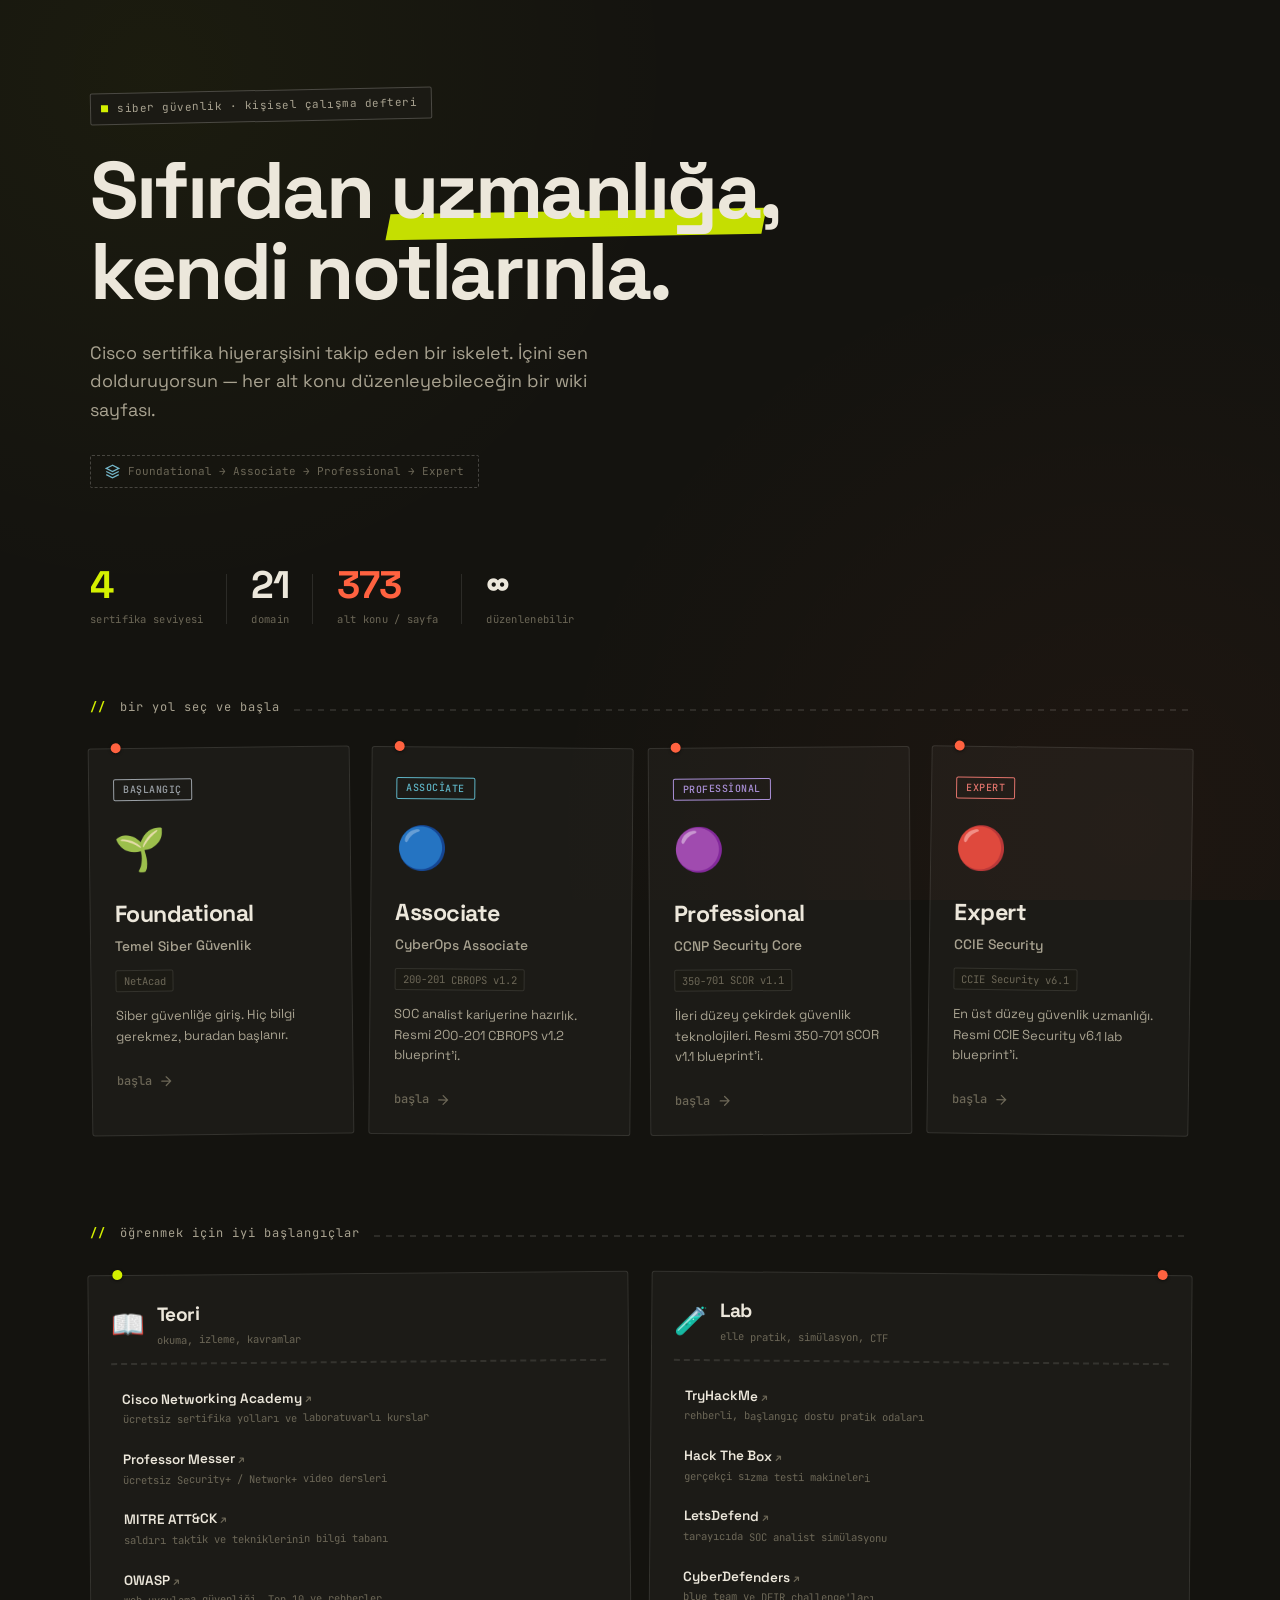
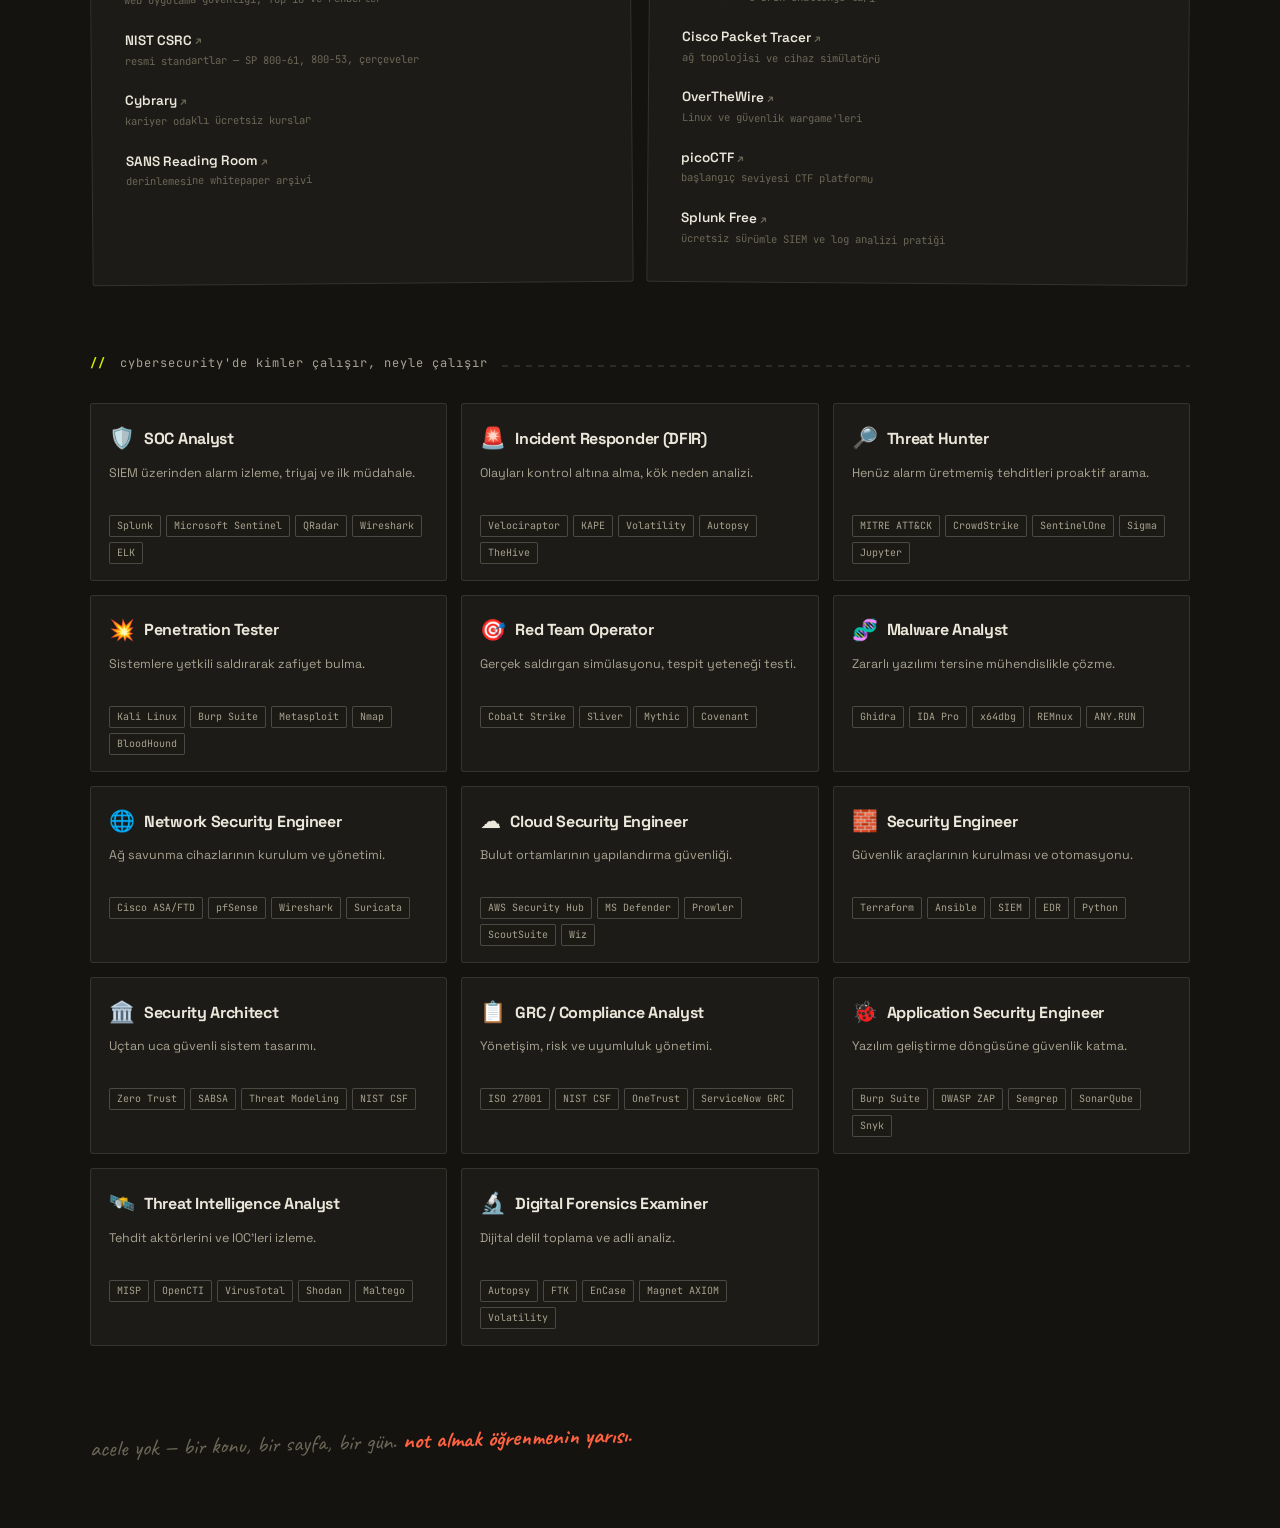
==== index.html @ 074bd17b "BeCyber: Cisco sertifika tabanlı siber güvenlik öğrenme platformu - index.html: açılış sayfası — ser" ====
<!DOCTYPE html>
<html lang="tr">
<head>
  <meta charset="UTF-8">
  <meta name="viewport" content="width=device-width, initial-scale=1.0">
  <title>BeCyber — Siber Güvenlik Öğrenme Platformu</title>
  <link rel="preconnect" href="https://fonts.googleapis.com">
  <link rel="preconnect" href="https://fonts.gstatic.com" crossorigin>
  <link href="https://fonts.googleapis.com/css2?family=Space+Grotesk:wght@400;500;600;700&family=Caveat:wght@600;700&family=JetBrains+Mono:wght@400;500&display=swap" rel="stylesheet">
  <link rel="stylesheet" href="css/style.css">
</head>
<body>
  <div class="landing">

    <!-- Hero — sola yaslı, bilerek simetrik değil -->
    <header class="hero">
      <div class="hero-badge">
        <span></span>
        siber güvenlik · kişisel çalışma defteri
      </div>
      <h1>Sıfırdan <span class="gradient-text">uzmanlığa</span>, kendi notlarınla.</h1>
      <p>
        Cisco sertifika hiyerarşisini takip eden bir iskelet. İçini sen
        dolduruyorsun — her alt konu düzenleyebileceğin bir wiki sayfası.
      </p>
      <div class="cisco-badge">
        <svg width="15" height="15" viewBox="0 0 24 24" fill="none" stroke="currentColor" stroke-width="2">
          <path d="M12 2L2 7l10 5 10-5-10-5z"/><path d="M2 17l10 5 10-5"/><path d="M2 12l10 5 10-5"/>
        </svg>
        Foundational → Associate → Professional → Expert
      </div>
    </header>

    <!-- Stats — deftere not düşülmüş gibi -->
    <div class="stats-bar">
      <div class="stat"><div class="num">4</div><div class="label">sertifika seviyesi</div></div>
      <div class="stat"><div class="num" id="stat-domains">—</div><div class="label">domain</div></div>
      <div class="stat"><div class="num" id="stat-subs">—</div><div class="label">alt konu / sayfa</div></div>
      <div class="stat"><div class="num">∞</div><div class="label">düzenlenebilir</div></div>
    </div>

    <!-- Sertifika kartları -->
    <main class="certs-section">
      <div class="section-label">bir yol seç ve başla</div>
      <div class="certs-grid" id="cert-grid"></div>
    </main>

    <!-- Kaynaklar — teori & lab -->
    <section class="extra-section">
      <div class="section-label">öğrenmek için iyi başlangıçlar</div>
      <div class="resources-grid">

        <div class="resource-col">
          <div class="resource-col-head">
            <span class="resource-col-icon">📖</span>
            <div>
              <h3>Teori</h3>
              <p>okuma, izleme, kavramlar</p>
            </div>
          </div>
          <ul class="resource-list">
            <li><a class="resource-link" href="https://www.netacad.com" target="_blank" rel="noopener">
              <span class="r-name">Cisco Networking Academy</span>
              <span class="r-note">ücretsiz sertifika yolları ve laboratuvarlı kurslar</span>
            </a></li>
            <li><a class="resource-link" href="https://www.professormesser.com" target="_blank" rel="noopener">
              <span class="r-name">Professor Messer</span>
              <span class="r-note">ücretsiz Security+ / Network+ video dersleri</span>
            </a></li>
            <li><a class="resource-link" href="https://attack.mitre.org" target="_blank" rel="noopener">
              <span class="r-name">MITRE ATT&amp;CK</span>
              <span class="r-note">saldırı taktik ve tekniklerinin bilgi tabanı</span>
            </a></li>
            <li><a class="resource-link" href="https://owasp.org" target="_blank" rel="noopener">
              <span class="r-name">OWASP</span>
              <span class="r-note">web uygulama güvenliği, Top 10 ve rehberler</span>
            </a></li>
            <li><a class="resource-link" href="https://csrc.nist.gov" target="_blank" rel="noopener">
              <span class="r-name">NIST CSRC</span>
              <span class="r-note">resmi standartlar — SP 800-61, 800-53, çerçeveler</span>
            </a></li>
            <li><a class="resource-link" href="https://www.cybrary.it" target="_blank" rel="noopener">
              <span class="r-name">Cybrary</span>
              <span class="r-note">kariyer odaklı ücretsiz kurslar</span>
            </a></li>
            <li><a class="resource-link" href="https://www.sans.org/white-papers/" target="_blank" rel="noopener">
              <span class="r-name">SANS Reading Room</span>
              <span class="r-note">derinlemesine whitepaper arşivi</span>
            </a></li>
          </ul>
        </div>

        <div class="resource-col">
          <div class="resource-col-head">
            <span class="resource-col-icon">🧪</span>
            <div>
              <h3>Lab</h3>
              <p>elle pratik, simülasyon, CTF</p>
            </div>
          </div>
          <ul class="resource-list">
            <li><a class="resource-link" href="https://tryhackme.com" target="_blank" rel="noopener">
              <span class="r-name">TryHackMe</span>
              <span class="r-note">rehberli, başlangıç dostu pratik odaları</span>
            </a></li>
            <li><a class="resource-link" href="https://www.hackthebox.com" target="_blank" rel="noopener">
              <span class="r-name">Hack The Box</span>
              <span class="r-note">gerçekçi sızma testi makineleri</span>
            </a></li>
            <li><a class="resource-link" href="https://letsdefend.io" target="_blank" rel="noopener">
              <span class="r-name">LetsDefend</span>
              <span class="r-note">tarayıcıda SOC analist simülasyonu</span>
            </a></li>
            <li><a class="resource-link" href="https://cyberdefenders.org" target="_blank" rel="noopener">
              <span class="r-name">CyberDefenders</span>
              <span class="r-note">blue team ve DFIR challenge'ları</span>
            </a></li>
            <li><a class="resource-link" href="https://www.netacad.com/courses/packet-tracer" target="_blank" rel="noopener">
              <span class="r-name">Cisco Packet Tracer</span>
              <span class="r-note">ağ topolojisi ve cihaz simülatörü</span>
            </a></li>
            <li><a class="resource-link" href="https://overthewire.org/wargames/" target="_blank" rel="noopener">
              <span class="r-name">OverTheWire</span>
              <span class="r-note">Linux ve güvenlik wargame'leri</span>
            </a></li>
            <li><a class="resource-link" href="https://picoctf.org" target="_blank" rel="noopener">
              <span class="r-name">picoCTF</span>
              <span class="r-note">başlangıç seviyesi CTF platformu</span>
            </a></li>
            <li><a class="resource-link" href="https://www.splunk.com/en_us/download/splunk-enterprise.html" target="_blank" rel="noopener">
              <span class="r-name">Splunk Free</span>
              <span class="r-note">ücretsiz sürümle SIEM ve log analizi pratiği</span>
            </a></li>
          </ul>
        </div>

      </div>
    </section>

    <!-- Çalışma unvanları & araçları -->
    <section class="extra-section">
      <div class="section-label">cybersecurity'de kimler çalışır, neyle çalışır</div>
      <div class="roles-grid" id="roles-grid"></div>
    </section>

    <p class="hand-footer">
      acele yok — bir konu, bir sayfa, bir gün. <b>not almak öğrenmenin yarısı.</b>
    </p>
  </div>

  <script src="js/data.js"></script>
  <script>
    const grid = document.getElementById('cert-grid');

    function countSubtopics(cert) {
      let count = 0;
      cert.domains.forEach(d => d.topics.forEach(t => count += t.subtopics.length));
      return count;
    }

    function getProgress(certId) {
      try { return JSON.parse(localStorage.getItem(`progress_${certId}`) || '{}'); }
      catch { return {}; }
    }

    let totalDomains = 0, totalSubs = 0;

    CERTIFICATIONS.forEach(cert => {
      totalDomains += cert.domains.length;
      const total = countSubtopics(cert);
      totalSubs += total;

      const card = document.createElement('a');
      card.href = `learn.html?cert=${cert.id}`;
      card.className = 'cert-card';

      const progress = getProgress(cert.id);
      const done = Object.keys(progress).length;
      const pct = total > 0 ? Math.round((done / total) * 100) : 0;

      card.innerHTML = `
        <div class="cert-level-badge" style="color:${cert.color}">${cert.badge}</div>
        <span class="cert-icon">${cert.icon}</span>
        <div class="cert-title">${cert.title}</div>
        <div class="cert-subtitle">${cert.subtitle}</div>
        <div class="cert-code">${cert.code}</div>
        <div class="cert-desc">${cert.description}</div>
        ${pct > 0 ? `
          <div style="margin-bottom:18px">
            <div style="font-family:var(--font-mono);font-size:10.5px;color:var(--text-3);margin-bottom:2px">
              ${done}/${total} alt konu — %${pct}
            </div>
            <div class="progress-bar-wrap" style="height:6px;margin-top:6px">
              <div class="progress-bar-fill" style="width:${pct}%"></div>
            </div>
          </div>
        ` : ''}
        <div class="cert-arrow">
          başla
          <svg viewBox="0 0 24 24" fill="none" stroke="currentColor" stroke-width="2" stroke-linecap="round">
            <path d="M5 12h14M12 5l7 7-7 7"/>
          </svg>
        </div>
      `;
      grid.appendChild(card);
    });

    document.getElementById('stat-domains').textContent = totalDomains;
    document.getElementById('stat-subs').textContent = totalSubs;

    // ─── Çalışma unvanları ───────────────────────────────
    const ROLES = [
      { icon: "🛡️", title: "SOC Analyst", desc: "SIEM üzerinden alarm izleme, triyaj ve ilk müdahale.", tools: ["Splunk", "Microsoft Sentinel", "QRadar", "Wireshark", "ELK"] },
      { icon: "🚨", title: "Incident Responder (DFIR)", desc: "Olayları kontrol altına alma, kök neden analizi.", tools: ["Velociraptor", "KAPE", "Volatility", "Autopsy", "TheHive"] },
      { icon: "🔎", title: "Threat Hunter", desc: "Henüz alarm üretmemiş tehditleri proaktif arama.", tools: ["MITRE ATT&CK", "CrowdStrike", "SentinelOne", "Sigma", "Jupyter"] },
      { icon: "💥", title: "Penetration Tester", desc: "Sistemlere yetkili saldırarak zafiyet bulma.", tools: ["Kali Linux", "Burp Suite", "Metasploit", "Nmap", "BloodHound"] },
      { icon: "🎯", title: "Red Team Operator", desc: "Gerçek saldırgan simülasyonu, tespit yeteneği testi.", tools: ["Cobalt Strike", "Sliver", "Mythic", "Covenant"] },
      { icon: "🧬", title: "Malware Analyst", desc: "Zararlı yazılımı tersine mühendislikle çözme.", tools: ["Ghidra", "IDA Pro", "x64dbg", "REMnux", "ANY.RUN"] },
      { icon: "🌐", title: "Network Security Engineer", desc: "Ağ savunma cihazlarının kurulum ve yönetimi.", tools: ["Cisco ASA/FTD", "pfSense", "Wireshark", "Suricata"] },
      { icon: "☁️", title: "Cloud Security Engineer", desc: "Bulut ortamlarının yapılandırma güvenliği.", tools: ["AWS Security Hub", "MS Defender", "Prowler", "ScoutSuite", "Wiz"] },
      { icon: "🧱", title: "Security Engineer", desc: "Güvenlik araçlarının kurulması ve otomasyonu.", tools: ["Terraform", "Ansible", "SIEM", "EDR", "Python"] },
      { icon: "🏛️", title: "Security Architect", desc: "Uçtan uca güvenli sistem tasarımı.", tools: ["Zero Trust", "SABSA", "Threat Modeling", "NIST CSF"] },
      { icon: "📋", title: "GRC / Compliance Analyst", desc: "Yönetişim, risk ve uyumluluk yönetimi.", tools: ["ISO 27001", "NIST CSF", "OneTrust", "ServiceNow GRC"] },
      { icon: "🐞", title: "Application Security Engineer", desc: "Yazılım geliştirme döngüsüne güvenlik katma.", tools: ["Burp Suite", "OWASP ZAP", "Semgrep", "SonarQube", "Snyk"] },
      { icon: "🛰️", title: "Threat Intelligence Analyst", desc: "Tehdit aktörlerini ve IOC'leri izleme.", tools: ["MISP", "OpenCTI", "VirusTotal", "Shodan", "Maltego"] },
      { icon: "🔬", title: "Digital Forensics Examiner", desc: "Dijital delil toplama ve adli analiz.", tools: ["Autopsy", "FTK", "EnCase", "Magnet AXIOM", "Volatility"] }
    ];

    const rolesGrid = document.getElementById('roles-grid');
    ROLES.forEach(role => {
      const card = document.createElement('div');
      card.className = 'role-card';
      card.innerHTML = `
        <div class="role-head">
          <span class="role-icon">${role.icon}</span>
          <h4>${role.title}</h4>
        </div>
        <p class="role-desc">${role.desc}</p>
        <div class="role-tools">
          ${role.tools.map(t => `<span class="tool-tag">${t}</span>`).join('')}
        </div>
      `;
      rolesGrid.appendChild(card);
    });
  </script>
</body>
</html>
---- css/style.css ----
/* ───────────────────────────────────────────────────────────
   BeCyber — stil dosyası
   not: renkleri elle ayarladım, neon yerine biraz daha "is"
   tutmuş bir karanlık tema. lime + mercan vurgu.
   ─────────────────────────────────────────────────────────── */

:root {
  --ink:        #14130f;   /* arka plan, sıcak siyaha yakın */
  --ink-2:      #1b1a14;
  --panel:      #1f1d16;
  --sidebar:    #181711;
  --card:       rgba(244,241,234,0.035);
  --card-hover: rgba(244,241,234,0.07);

  --border:     rgba(244,241,234,0.11);
  --border-2:   rgba(244,241,234,0.22);

  --text:       #ece7db;
  --text-2:     #a8a290;
  --text-3:     #6c6757;

  --lime:       #d4f000;   /* ana vurgu */
  --coral:      #ff6240;   /* ikincil vurgu */
  --sky:        #74b6c9;   /* üçüncül, sakin mavi */

  --sidebar-width: 296px;
  --header-height: 62px;

  --font-display: 'Space Grotesk', 'Segoe UI', system-ui, sans-serif;
  --font-hand:    'Caveat', 'Comic Sans MS', cursive;
  --font-mono:    'JetBrains Mono', 'Courier New', monospace;
}

* { margin: 0; padding: 0; box-sizing: border-box; }

html { scroll-behavior: smooth; }

body {
  font-family: var(--font-display);
  background: var(--ink);
  color: var(--text);
  min-height: 100vh;
  line-height: 1.6;
  /* hafif kağıt dokusu — düz renk yerine biraz canlılık */
  background-image:
    radial-gradient(circle at 12% 8%, rgba(212,240,0,0.04), transparent 38%),
    radial-gradient(circle at 88% 92%, rgba(255,98,64,0.045), transparent 42%);
  background-attachment: fixed;
}

::selection { background: var(--lime); color: #000; }

/* ─── Scrollbar ─── */
::-webkit-scrollbar { width: 9px; height: 9px; }
::-webkit-scrollbar-track { background: transparent; }
::-webkit-scrollbar-thumb { background: rgba(244,241,234,0.14); border-radius: 0; border: 2px solid var(--ink); }
::-webkit-scrollbar-thumb:hover { background: var(--lime); }

a { color: inherit; }

/* küçük el yazısı vurgu — başlıkların yanına iliştirilen notlar */
.scribble {
  font-family: var(--font-hand);
  color: var(--lime);
  font-size: 1.5rem;
  font-weight: 600;
  line-height: 1;
  display: inline-block;
  transform: rotate(-4deg);
}

/* ═══════════════════════════════════════════════════════════
   LANDING
   ═══════════════════════════════════════════════════════════ */
.landing { min-height: 100vh; display: flex; flex-direction: column; }

/* ─── Hero — bilerek sola yaslı, simetrik değil ─── */
.hero {
  position: relative;
  max-width: 1180px;
  width: 100%;
  margin: 0 auto;
  padding: 90px 40px 40px;
  overflow: hidden;
}

.hero-badge {
  display: inline-flex;
  align-items: center;
  gap: 9px;
  padding: 6px 14px 6px 10px;
  border: 1.5px solid var(--border-2);
  border-radius: 2px;
  font-family: var(--font-mono);
  font-size: 11px;
  letter-spacing: 0.5px;
  color: var(--text-2);
  margin-bottom: 28px;
  background: var(--ink-2);
  transform: rotate(-1.2deg);
}

.hero-badge span {
  width: 7px; height: 7px;
  background: var(--lime);
  display: inline-block;
  animation: blink 1.4s steps(1) infinite;
}

@keyframes blink { 0%,100% { opacity: 1; } 50% { opacity: 0.2; } }

.hero h1 {
  font-size: clamp(2.6rem, 6.5vw, 5rem);
  font-weight: 700;
  letter-spacing: -2.5px;
  line-height: 1.02;
  margin-bottom: 26px;
  max-width: 14ch;
}

/* gradient yerine: kelimenin altına elle çizilmiş gibi marker */
.hero h1 .gradient-text {
  position: relative;
  color: var(--text);
  white-space: nowrap;
}
.hero h1 .gradient-text::after {
  content: '';
  position: absolute;
  left: -2px; right: -4px;
  bottom: 4px;
  height: 0.32em;
  background: var(--lime);
  z-index: -1;
  transform: rotate(-1deg) skewX(-12deg);
  opacity: 0.92;
}

.hero p {
  font-size: 1.12rem;
  color: var(--text-2);
  max-width: 46ch;
  margin-bottom: 8px;
}

.cisco-badge {
  display: inline-flex;
  align-items: center;
  gap: 8px;
  margin-top: 22px;
  padding: 7px 14px;
  background: transparent;
  border: 1px dashed var(--border-2);
  font-family: var(--font-mono);
  font-size: 11px;
  color: var(--text-3);
  border-radius: 2px;
}
.cisco-badge svg { color: var(--sky); }

/* ─── Stats — kart gibi değil, deftere yazılmış gibi ─── */
.stats-bar {
  max-width: 1180px;
  width: 100%;
  margin: 38px auto 70px;
  padding: 0 40px;
  display: flex;
  flex-wrap: wrap;
  gap: 14px 48px;
  align-items: flex-end;
}

.stat { position: relative; }
.stat:not(:last-child)::after {
  content: '';
  position: absolute;
  right: -24px; top: 8px; bottom: 4px;
  width: 1px;
  background: var(--border);
}

.stat .num {
  font-size: 2.4rem;
  font-weight: 700;
  color: var(--text);
  line-height: 1;
  letter-spacing: -1px;
}
.stat:nth-child(1) .num { color: var(--lime); }
.stat:nth-child(3) .num { color: var(--coral); }

.stat .label {
  font-family: var(--font-mono);
  font-size: 10.5px;
  color: var(--text-3);
  margin-top: 6px;
  text-transform: lowercase;
  letter-spacing: 0.3px;
}

/* ─── Sertifika kartları ─── */
.certs-section {
  padding: 0 40px 90px;
  max-width: 1180px;
  margin: 0 auto;
  width: 100%;
}

.section-label {
  font-family: var(--font-mono);
  font-size: 12px;
  letter-spacing: 1px;
  color: var(--text-2);
  margin-bottom: 30px;
  display: flex;
  align-items: baseline;
  gap: 14px;
}
.section-label::before { content: '//'; color: var(--lime); font-weight: 700; }
.section-label::after {
  content: '';
  flex: 1;
  height: 2px;
  background: repeating-linear-gradient(90deg, var(--border) 0 6px, transparent 6px 12px);
}

.certs-grid {
  display: grid;
  grid-template-columns: repeat(auto-fit, minmax(258px, 1fr));
  gap: 18px;
}

.cert-card {
  position: relative;
  border: 1.5px solid var(--border);
  padding: 26px 24px 22px;
  cursor: pointer;
  transition: transform 0.18s ease, border-color 0.18s ease, background 0.18s ease;
  background: var(--card);
  text-decoration: none;
  display: block;
  border-radius: 3px;
}
/* her kart hafif farklı açıda dursun — elle dizilmiş hissi */
.cert-card:nth-child(1) { transform: rotate(-0.7deg); }
.cert-card:nth-child(2) { transform: rotate(0.5deg); }
.cert-card:nth-child(3) { transform: rotate(-0.4deg); }
.cert-card:nth-child(4) { transform: rotate(0.8deg); }

.cert-card::before {
  /* sol üstte küçük "raptiye" */
  content: '';
  position: absolute;
  top: -6px; left: 22px;
  width: 10px; height: 10px;
  border-radius: 50%;
  background: var(--coral);
  box-shadow: 0 1px 3px rgba(0,0,0,0.5);
}

.cert-card:hover {
  transform: rotate(0deg) translateY(-5px);
  border-color: var(--border-2);
  background: var(--card-hover);
}

.cert-level-badge {
  display: inline-block;
  padding: 2px 9px;
  font-family: var(--font-mono);
  font-size: 10px;
  font-weight: 500;
  letter-spacing: 0.5px;
  margin-bottom: 16px;
  border: 1px solid currentColor;
  border-radius: 2px;
  text-transform: uppercase;
}

.cert-icon {
  font-size: 2.6rem;
  display: block;
  margin-bottom: 12px;
  filter: grayscale(0.15);
}

.cert-title {
  font-size: 1.45rem;
  font-weight: 700;
  letter-spacing: -0.5px;
  margin-bottom: 2px;
}

.cert-subtitle {
  font-size: 0.86rem;
  color: var(--text-2);
  margin-bottom: 10px;
  font-weight: 500;
}

.cert-code {
  font-family: var(--font-mono);
  font-size: 10.5px;
  color: var(--text-3);
  background: var(--ink-2);
  padding: 2px 7px;
  border: 1px solid var(--border);
  border-radius: 2px;
  display: inline-block;
  margin-bottom: 14px;
}

.cert-desc {
  font-size: 13px;
  color: var(--text-2);
  line-height: 1.55;
  margin-bottom: 20px;
}

.cert-arrow {
  display: inline-flex;
  align-items: center;
  gap: 7px;
  font-family: var(--font-mono);
  font-size: 12px;
  font-weight: 500;
  color: var(--text-3);
  transition: gap 0.18s ease, color 0.18s ease;
}
.cert-card:hover .cert-arrow { color: var(--lime); gap: 12px; }
.cert-arrow svg { width: 15px; height: 15px; }

/* landing alt notu — kişisel imza */
.hand-footer {
  max-width: 1180px;
  margin: 0 auto;
  padding: 0 40px 60px;
  width: 100%;
  font-family: var(--font-hand);
  font-size: 1.45rem;
  color: var(--text-3);
  transform: rotate(-1.5deg);
}
.hand-footer b { color: var(--coral); font-weight: 700; }

/* ═══════════════════════════════════════════════════════════
   ÜST NAV (öğrenme sayfası)
   ═══════════════════════════════════════════════════════════ */
.nav-bar {
  height: var(--header-height);
  display: flex;
  align-items: center;
  padding: 0 22px;
  border-bottom: 1.5px solid var(--border);
  background: var(--ink-2);
  position: sticky;
  top: 0;
  z-index: 100;
  gap: 16px;
}

.nav-logo {
  font-size: 1.15rem;
  font-weight: 700;
  letter-spacing: -0.5px;
  text-decoration: none;
  margin-right: auto;
  color: var(--text);
}
.nav-logo::first-letter { color: var(--lime); }
.nav-logo::after {
  content: '_';
  color: var(--lime);
  animation: blink 1.2s steps(1) infinite;
}

.breadcrumb {
  display: flex;
  align-items: center;
  gap: 7px;
  font-family: var(--font-mono);
  font-size: 12px;
  color: var(--text-3);
  flex-wrap: wrap;
}
.breadcrumb a { color: var(--text-2); text-decoration: none; }
.breadcrumb a:hover { color: var(--lime); }
.breadcrumb .sep { color: var(--text-3); opacity: 0.6; }
.breadcrumb .current { color: var(--text); }

/* ═══════════════════════════════════════════════════════════
   ÖĞRENME DÜZENİ
   ═══════════════════════════════════════════════════════════ */
.learn-layout {
  display: flex;
  height: calc(100vh - var(--header-height));
}

/* ─── Kenar çubuğu ─── */
.sidebar {
  width: var(--sidebar-width);
  min-width: var(--sidebar-width);
  background: var(--sidebar);
  border-right: 1.5px solid var(--border);
  overflow-y: auto;
  overflow-x: hidden;
  display: flex;
  flex-direction: column;
}

.sidebar-header {
  padding: 18px 16px 14px;
  border-bottom: 1.5px solid var(--border);
  position: sticky;
  top: 0;
  background: var(--sidebar);
  z-index: 10;
}

.sidebar-header h3 {
  font-family: var(--font-mono);
  font-size: 12px;
  font-weight: 500;
  color: var(--lime);
  letter-spacing: 0.5px;
}
.sidebar-header h3::before { content: '> '; opacity: 0.6; }

.sidebar-search {
  margin-top: 12px;
  display: flex;
  align-items: center;
  gap: 8px;
  background: var(--ink);
  border: 1.5px solid var(--border);
  border-radius: 2px;
  padding: 7px 11px;
  transition: border-color 0.15s;
}
.sidebar-search:focus-within { border-color: var(--lime); }

.sidebar-search input {
  background: none;
  border: none;
  outline: none;
  color: var(--text);
  font-family: var(--font-mono);
  font-size: 12px;
  flex: 1;
  width: 100%;
}
.sidebar-search input::placeholder { color: var(--text-3); }
.sidebar-search svg { color: var(--text-3); width: 14px; height: 14px; flex-shrink: 0; }

.sidebar-nav { padding: 6px 0 28px; flex: 1; }

/* Domain grubu */
.nav-domain { margin-bottom: 2px; }

.nav-domain-header {
  display: flex;
  align-items: center;
  gap: 8px;
  padding: 10px 14px;
  cursor: pointer;
  font-size: 12px;
  font-weight: 600;
  color: var(--text-2);
  letter-spacing: 0.2px;
  transition: color 0.13s, background 0.13s;
  user-select: none;
  border-left: 3px solid transparent;
}
.nav-domain-header:hover { color: var(--text); background: rgba(244,241,234,0.03); }
.nav-domain.open > .nav-domain-header { color: var(--lime); border-left-color: var(--lime); }

.nav-domain-header .chevron {
  margin-left: auto;
  width: 13px; height: 13px;
  transition: transform 0.18s;
  color: var(--text-3);
  flex-shrink: 0;
}
.nav-domain.open .nav-domain-header .chevron { transform: rotate(90deg); }
.nav-domain .nav-topics { display: none; }
.nav-domain.open .nav-topics { display: block; }

/* Konu */
.nav-topic-header {
  display: flex;
  align-items: center;
  gap: 8px;
  padding: 7px 14px 7px 26px;
  cursor: pointer;
  font-size: 12.5px;
  color: var(--text-2);
  transition: color 0.13s, background 0.13s;
  user-select: none;
}
.nav-topic-header:hover { color: var(--text); background: rgba(244,241,234,0.03); }

.nav-topic-header .chevron {
  margin-left: auto;
  width: 12px; height: 12px;
  transition: transform 0.18s;
  color: var(--text-3);
  flex-shrink: 0;
}
.nav-topic.open .nav-topic-header .chevron { transform: rotate(90deg); }
.nav-topic .nav-subtopics { display: none; }
.nav-topic.open .nav-subtopics { display: block; }

/* Alt konu */
.nav-subtopic {
  display: flex;
  align-items: center;
  gap: 9px;
  padding: 6px 14px 6px 42px;
  cursor: pointer;
  font-size: 12.5px;
  color: var(--text-3);
  transition: color 0.13s, background 0.13s;
  border-left: 3px solid transparent;
  text-decoration: none;
}
.nav-subtopic::before {
  content: '·';
  font-size: 18px;
  line-height: 0;
  color: currentColor;
  flex-shrink: 0;
}
.nav-subtopic:hover { color: var(--text); background: rgba(244,241,234,0.03); }

.nav-subtopic.active {
  color: var(--lime);
  border-left-color: var(--lime);
  background: rgba(212,240,0,0.07);
}

.nav-subtopic.completed::after {
  content: '✓';
  margin-left: auto;
  font-size: 11px;
  color: var(--lime);
  font-weight: 700;
}

/* ═══════════════════════════════════════════════════════════
   İÇERİK ALANI
   ═══════════════════════════════════════════════════════════ */
.content-area {
  flex: 1;
  overflow-y: auto;
  display: flex;
  flex-direction: column;
}

.content-topbar {
  padding: 14px 32px;
  border-bottom: 1.5px solid var(--border);
  display: flex;
  align-items: center;
  gap: 12px;
  background: var(--ink-2);
  position: sticky;
  top: 0;
  z-index: 5;
}
.content-topbar .breadcrumb { flex: 1; }

#nav-progress {
  font-family: var(--font-mono);
  font-size: 12px;
  color: var(--text-3);
}

/* Butonlar */
.btn {
  display: inline-flex;
  align-items: center;
  gap: 7px;
  padding: 8px 15px;
  border-radius: 2px;
  font-family: var(--font-display);
  font-size: 13px;
  font-weight: 600;
  cursor: pointer;
  transition: transform 0.12s, filter 0.15s, background 0.15s;
  border: 1.5px solid transparent;
  text-decoration: none;
}
.btn:active { transform: translateY(1px); }

.btn-primary {
  background: var(--lime);
  color: #000;
  border-color: var(--lime);
}
.btn-primary:hover { filter: brightness(1.08); }

.btn-secondary {
  background: transparent;
  color: var(--text);
  border-color: var(--border-2);
}
.btn-secondary:hover { border-color: var(--text-2); background: rgba(244,241,234,0.04); }

.btn-success {
  background: transparent;
  color: var(--lime);
  border-color: var(--lime);
}
.btn-success:hover { background: rgba(212,240,0,0.1); }

.btn-danger {
  background: transparent;
  color: var(--coral);
  border-color: var(--coral);
}
.btn-danger:hover { background: rgba(255,98,64,0.12); }

/* İçerik gövdesi */
.content-main {
  flex: 1;
  padding: 44px 52px;
  max-width: 880px;
}

/* ─── Genel başlık + kart listeleri ─── */
.topic-overview h1,
.domain-overview h1 {
  font-size: 2.05rem;
  font-weight: 700;
  letter-spacing: -1px;
  margin-bottom: 10px;
}

.topic-overview .description {
  color: var(--text-2);
  font-size: 14.5px;
  margin-bottom: 30px;
}

.domain-meta {
  display: flex;
  align-items: center;
  gap: 12px;
  margin-bottom: 30px;
}

.subtopics-list { display: grid; gap: 10px; }

.subtopic-card {
  display: flex;
  align-items: center;
  gap: 15px;
  padding: 15px 18px;
  border: 1.5px solid var(--border);
  border-radius: 3px;
  background: var(--card);
  cursor: pointer;
  transition: transform 0.14s, border-color 0.14s, background 0.14s;
  text-decoration: none;
  color: var(--text);
}
.subtopic-card:hover {
  border-color: var(--border-2);
  background: var(--card-hover);
  transform: translateX(5px);
}
.subtopic-card.done {
  border-color: rgba(212,240,0,0.35);
  background: rgba(212,240,0,0.045);
}

.subtopic-card .icon {
  width: 34px; height: 34px;
  border-radius: 2px;
  background: var(--ink-2);
  border: 1.5px solid var(--border);
  display: flex;
  align-items: center;
  justify-content: center;
  font-size: 15px;
  flex-shrink: 0;
}
.subtopic-card.done .icon { border-color: rgba(212,240,0,0.4); }

.subtopic-card .info { flex: 1; min-width: 0; }
.subtopic-card .info h4 { font-size: 14px; font-weight: 600; margin-bottom: 2px; }
.subtopic-card .info p { font-size: 11.5px; color: var(--text-3); font-family: var(--font-mono); }
.subtopic-card .status { font-size: 11.5px; color: var(--text-3); }
.subtopic-card.done .status { color: var(--lime); }
.subtopic-card > svg { color: var(--text-3); flex-shrink: 0; }
.subtopic-card:hover > svg { color: var(--lime); }

/* ═══════════════════════════════════════════════════════════
   WIKI EDİTÖRÜ
   ═══════════════════════════════════════════════════════════ */
.wiki-header { margin-bottom: 26px; }

.wiki-meta {
  display: flex;
  align-items: center;
  gap: 9px;
  margin-bottom: 14px;
}

.wiki-meta .tag {
  display: inline-flex;
  align-items: center;
  gap: 5px;
  padding: 3px 9px;
  border-radius: 2px;
  font-family: var(--font-mono);
  font-size: 10.5px;
  font-weight: 500;
  background: var(--ink-2);
  color: var(--text-2);
  border: 1px solid var(--border-2);
}

.wiki-header h1 {
  font-size: 2.2rem;
  font-weight: 700;
  letter-spacing: -1.2px;
  margin-bottom: 8px;
}

.last-saved {
  font-family: var(--font-mono);
  font-size: 11px;
  color: var(--text-3);
  display: flex;
  align-items: center;
  gap: 6px;
}

/* Araç çubuğu */
.editor-toolbar {
  display: flex;
  align-items: center;
  gap: 3px;
  padding: 8px 12px;
  background: var(--ink-2);
  border: 1.5px solid var(--border);
  border-bottom: none;
  border-radius: 3px 3px 0 0;
  flex-wrap: wrap;
  row-gap: 5px;
}

.toolbar-btn {
  display: inline-flex;
  align-items: center;
  gap: 5px;
  padding: 6px 9px;
  border-radius: 2px;
  border: 1px solid transparent;
  background: none;
  color: var(--text-2);
  font-family: var(--font-mono);
  font-size: 11.5px;
  font-weight: 500;
  cursor: pointer;
  transition: background 0.13s, color 0.13s;
}
.toolbar-btn:hover { background: rgba(244,241,234,0.07); color: var(--text); }
.toolbar-btn.active { background: var(--lime); color: #000; }

.toolbar-sep { width: 1px; height: 18px; background: var(--border-2); margin: 0 4px; }

/* Editör alanı */
.editor-wrapper {
  position: relative;
  border: 1.5px solid var(--border);
  border-radius: 0 0 3px 3px;
  overflow: hidden;
  transition: border-color 0.18s;
}
.editor-wrapper:focus-within { border-color: var(--lime); }

#wiki-content {
  width: 100%;
  min-height: 420px;
  background: var(--ink-2);
  border: none;
  outline: none;
  resize: vertical;
  color: var(--text);
  font-family: var(--font-mono);
  font-size: 13.5px;
  line-height: 1.85;
  padding: 22px 24px;
}
#wiki-content::placeholder { color: var(--text-3); }

/* Önizleme */
.wiki-preview {
  display: none;
  padding: 24px 26px;
  min-height: 420px;
  background: var(--ink-2);
  border: 1.5px solid var(--border);
  border-radius: 0 0 3px 3px;
  font-size: 15px;
  line-height: 1.75;
  color: var(--text);
}
.wiki-preview h1, .wiki-preview h2, .wiki-preview h3 {
  margin: 1.3em 0 0.5em;
  font-weight: 700;
  letter-spacing: -0.4px;
}
.wiki-preview h1 { font-size: 1.7em; }
.wiki-preview h2 { font-size: 1.32em; color: var(--lime); }
.wiki-preview h3 { font-size: 1.12em; color: var(--text); }
.wiki-preview p { margin-bottom: 0.9em; }
.wiki-preview code {
  background: var(--ink);
  color: var(--lime);
  padding: 1px 6px;
  border-radius: 2px;
  font-family: var(--font-mono);
  font-size: 0.86em;
  border: 1px solid var(--border);
}
.wiki-preview pre {
  background: var(--ink);
  border: 1.5px solid var(--border);
  border-left: 3px solid var(--lime);
  border-radius: 2px;
  padding: 14px 16px;
  overflow-x: auto;
  margin: 1em 0;
}
.wiki-preview pre code {
  background: none;
  border: none;
  padding: 0;
  font-size: 12.5px;
  color: var(--text);
}
.wiki-preview ul, .wiki-preview ol { padding-left: 22px; margin-bottom: 0.9em; }
.wiki-preview li { margin-bottom: 3px; }
.wiki-preview blockquote {
  border-left: 3px solid var(--coral);
  padding: 8px 14px;
  margin: 1em 0;
  background: rgba(255,98,64,0.06);
  color: var(--text-2);
  font-style: italic;
}
.wiki-preview strong { color: #fff; font-weight: 700; }
.wiki-preview em { color: var(--text-2); }
.wiki-preview hr {
  border: none;
  border-top: 2px dashed var(--border-2);
  margin: 1.8em 0;
}
.wiki-preview table { width: 100%; border-collapse: collapse; margin: 1em 0; }
.wiki-preview th, .wiki-preview td {
  padding: 9px 13px;
  border: 1px solid var(--border-2);
  text-align: left;
}
.wiki-preview th {
  background: var(--ink);
  font-weight: 600;
  color: var(--lime);
  font-family: var(--font-mono);
  font-size: 0.9em;
}

/* Editör aksiyonları */
.editor-actions {
  display: flex;
  align-items: center;
  gap: 10px;
  margin-top: 16px;
  padding-top: 16px;
  border-top: 2px dashed var(--border);
}

.save-indicator {
  margin-left: auto;
  font-family: var(--font-mono);
  font-size: 11px;
  color: var(--text-3);
  display: flex;
  align-items: center;
  gap: 6px;
  opacity: 0;
  transition: opacity 0.3s;
}
.save-indicator.visible { opacity: 1; }
.save-indicator.saved { color: var(--lime); }
.save-indicator.saving { color: var(--sky); }

/* ─── Domain özeti rozetleri ─── */
.weight-badge {
  display: inline-flex;
  align-items: center;
  padding: 3px 10px;
  border-radius: 2px;
  font-family: var(--font-mono);
  font-size: 11px;
  font-weight: 500;
  background: rgba(116,182,201,0.1);
  color: var(--sky);
  border: 1px solid rgba(116,182,201,0.35);
}

/* ─── İlerleme çubuğu ─── */
.progress-bar-wrap {
  background: var(--ink-2);
  border: 1px solid var(--border);
  height: 8px;
  overflow: hidden;
  margin-top: 14px;
}
.progress-bar-fill {
  height: 100%;
  background: var(--lime);
  background-image: repeating-linear-gradient(
    45deg, transparent 0 5px, rgba(0,0,0,0.18) 5px 10px);
  transition: width 0.4s ease;
}

/* ─── Toast ─── */
.toast {
  position: fixed;
  bottom: 22px;
  right: 22px;
  padding: 12px 18px;
  border-radius: 2px;
  font-family: var(--font-display);
  font-size: 13px;
  font-weight: 600;
  z-index: 9999;
  transform: translateY(90px) rotate(-1.5deg);
  opacity: 0;
  transition: transform 0.28s cubic-bezier(0.34,1.56,0.64,1), opacity 0.28s;
  display: flex;
  align-items: center;
  gap: 9px;
  max-width: 320px;
  border: 1.5px solid;
}
.toast.show { transform: translateY(0) rotate(-1.5deg); opacity: 1; }
.toast.success { background: var(--ink-2); border-color: var(--lime); color: var(--lime); }
.toast.info { background: var(--ink-2); border-color: var(--sky); color: var(--sky); }

/* ─── Boş durum ─── */
.empty-state {
  display: flex;
  flex-direction: column;
  align-items: center;
  justify-content: center;
  padding: 90px 40px;
  text-align: center;
  color: var(--text-3);
}
.empty-state .big-icon {
  font-size: 3.4rem;
  margin-bottom: 14px;
  filter: grayscale(0.4);
  transform: rotate(-6deg);
}
.empty-state h3 { font-size: 1.05rem; margin-bottom: 6px; color: var(--text-2); font-weight: 600; }
.empty-state p { font-size: 13px; font-family: var(--font-mono); }

.divider { height: 2px; background: repeating-linear-gradient(90deg, var(--border) 0 6px, transparent 6px 12px); margin: 24px 0; }

/* ═══════════════════════════════════════════════════════════
   LANDING — EK MODÜLLER (kaynaklar + çalışma unvanları)
   ═══════════════════════════════════════════════════════════ */
.extra-section {
  padding: 0 40px 70px;
  max-width: 1180px;
  margin: 0 auto;
  width: 100%;
}

/* ─── Kaynaklar: teori | lab ─── */
.resources-grid {
  display: grid;
  grid-template-columns: 1fr 1fr;
  gap: 18px;
}

.resource-col {
  position: relative;
  border: 1.5px solid var(--border);
  border-radius: 3px;
  background: var(--card);
  padding: 24px 22px;
}
.resource-col:nth-child(1) { transform: rotate(-0.5deg); }
.resource-col:nth-child(2) { transform: rotate(0.5deg); }
.resource-col::before {
  content: '';
  position: absolute;
  top: -6px; left: 24px;
  width: 10px; height: 10px;
  border-radius: 50%;
  background: var(--lime);
  box-shadow: 0 1px 3px rgba(0,0,0,0.5);
}
.resource-col:nth-child(2)::before { background: var(--coral); left: auto; right: 24px; }

.resource-col-head {
  display: flex;
  align-items: center;
  gap: 12px;
  margin-bottom: 14px;
  padding-bottom: 14px;
  border-bottom: 2px dashed var(--border);
}
.resource-col-icon { font-size: 1.7rem; filter: grayscale(0.15); }
.resource-col-head h3 { font-size: 1.2rem; font-weight: 700; letter-spacing: -0.5px; }
.resource-col-head p {
  font-family: var(--font-mono);
  font-size: 10.5px;
  color: var(--text-3);
  margin-top: 1px;
}

.resource-list { list-style: none; display: flex; flex-direction: column; gap: 1px; }

.resource-link {
  display: block;
  padding: 9px 10px;
  text-decoration: none;
  border-radius: 2px;
  border: 1px solid transparent;
  transition: background 0.13s, border-color 0.13s, transform 0.13s;
}
.resource-link:hover {
  background: var(--card-hover);
  border-color: var(--border);
  transform: translateX(4px);
}
.r-name {
  display: block;
  font-size: 13.5px;
  font-weight: 600;
  color: var(--text);
}
.r-name::after {
  content: ' ↗';
  color: var(--text-3);
  font-size: 11px;
}
.resource-link:hover .r-name { color: var(--lime); }
.resource-link:hover .r-name::after { color: var(--lime); }
.r-note {
  display: block;
  font-family: var(--font-mono);
  font-size: 10.5px;
  color: var(--text-3);
  margin-top: 1px;
}

/* ─── Çalışma unvanları ─── */
.roles-grid {
  display: grid;
  grid-template-columns: repeat(auto-fill, minmax(282px, 1fr));
  gap: 14px;
}

.role-card {
  border: 1.5px solid var(--border);
  border-radius: 3px;
  background: var(--card);
  padding: 18px 18px 16px;
  transition: transform 0.14s ease, border-color 0.14s ease, background 0.14s ease;
}
.role-card:hover {
  transform: translateY(-3px);
  border-color: var(--border-2);
  background: var(--card-hover);
}

.role-head {
  display: flex;
  align-items: center;
  gap: 9px;
  margin-bottom: 8px;
}
.role-icon { font-size: 1.3rem; }
.role-head h4 {
  font-size: 1rem;
  font-weight: 700;
  letter-spacing: -0.3px;
}

.role-desc {
  font-size: 12.5px;
  color: var(--text-2);
  line-height: 1.5;
  margin-bottom: 13px;
  min-height: 38px;
}

.role-tools { display: flex; flex-wrap: wrap; gap: 5px; }
.tool-tag {
  font-family: var(--font-mono);
  font-size: 10px;
  padding: 2px 7px;
  border: 1px solid var(--border-2);
  border-radius: 2px;
  color: var(--text-2);
  background: var(--ink-2);
}
.role-card:hover .tool-tag { border-color: rgba(212,240,0,0.3); }

/* ═══════════════════════════════════════════════════════════
   RESPONSIVE
   ═══════════════════════════════════════════════════════════ */
@media (max-width: 820px) {
  .hero { padding: 56px 22px 30px; }
  .stats-bar { padding: 0 22px; gap: 14px 36px; }
  .stat:not(:last-child)::after { right: -18px; }
  .certs-section { padding: 0 22px 60px; }
  .extra-section { padding: 0 22px 50px; }
  .resources-grid { grid-template-columns: 1fr; }
  .resource-col:nth-child(1),
  .resource-col:nth-child(2) { transform: none; }
  .hand-footer { padding: 0 22px 50px; }
  .sidebar { width: 248px; min-width: 248px; }
  .content-main { padding: 28px 22px; }
  .content-topbar { padding: 12px 20px; }
  .editor-toolbar { padding: 7px 8px; }
}
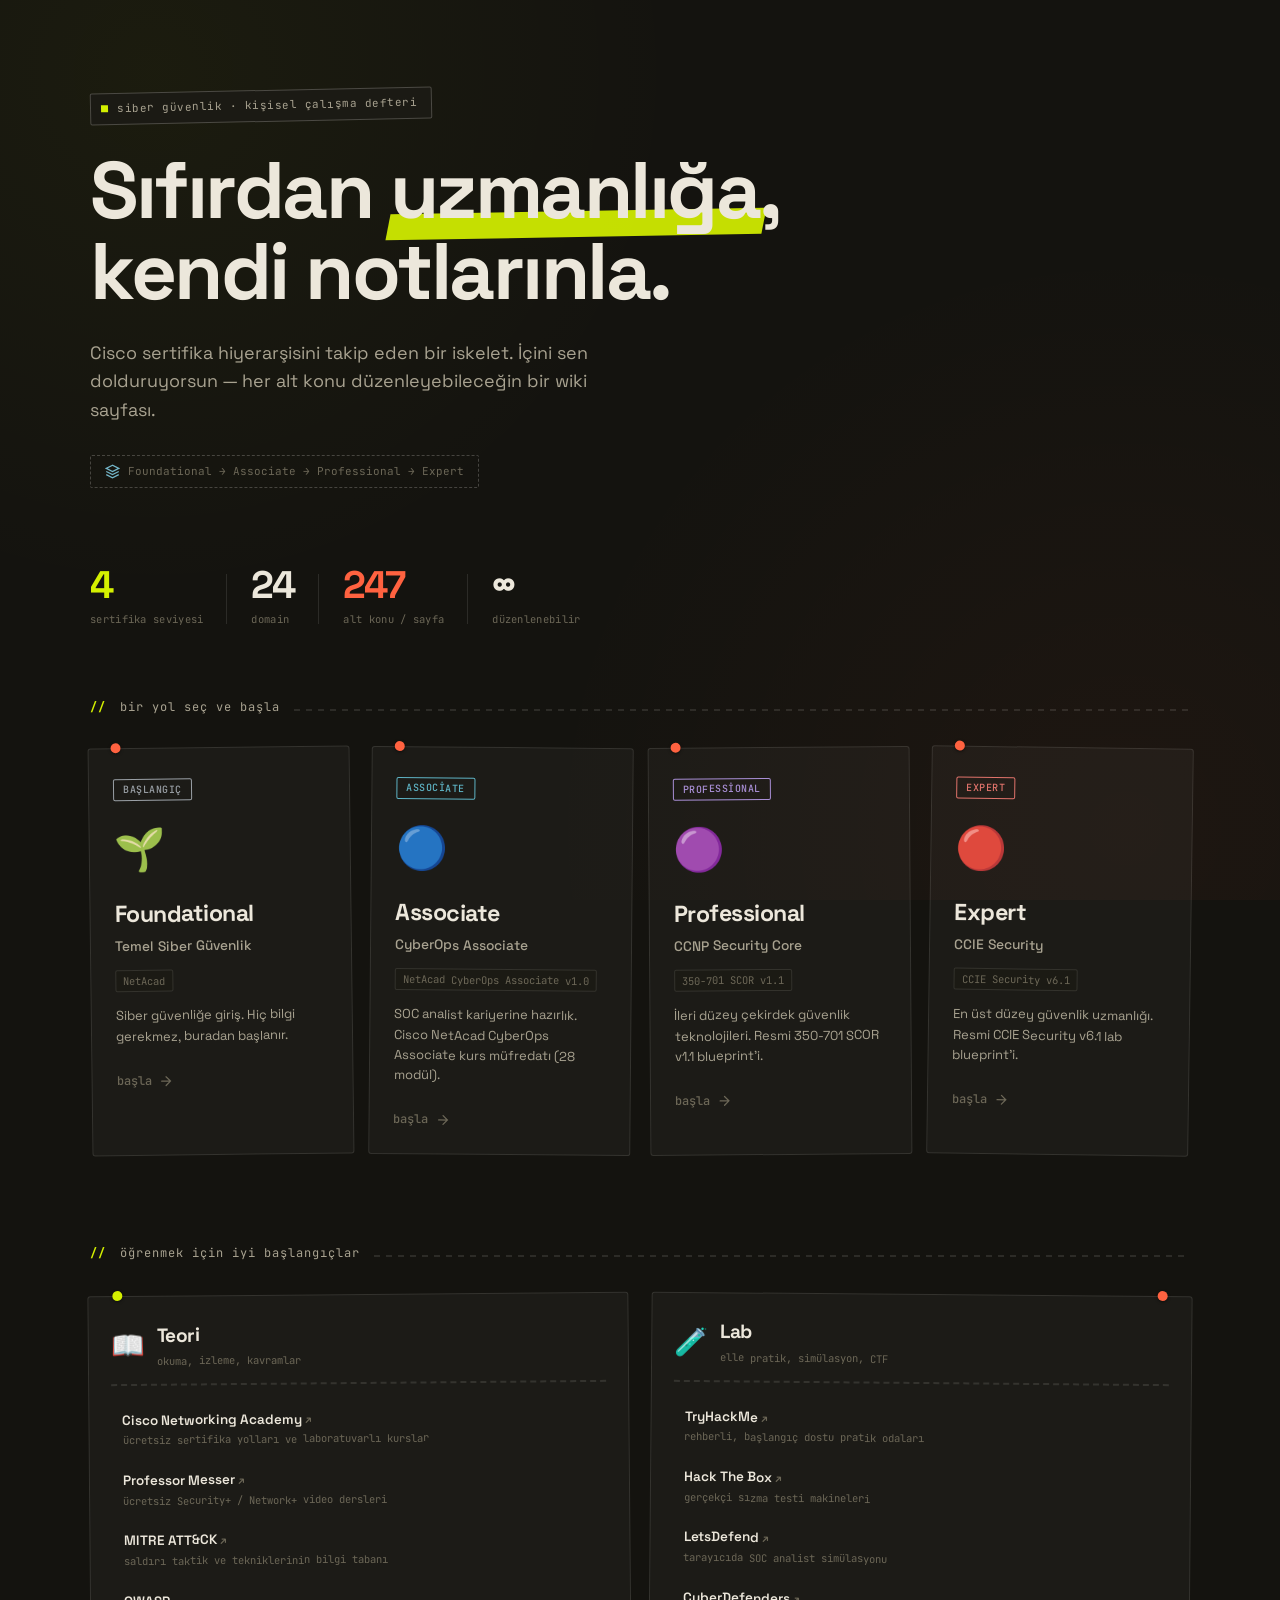
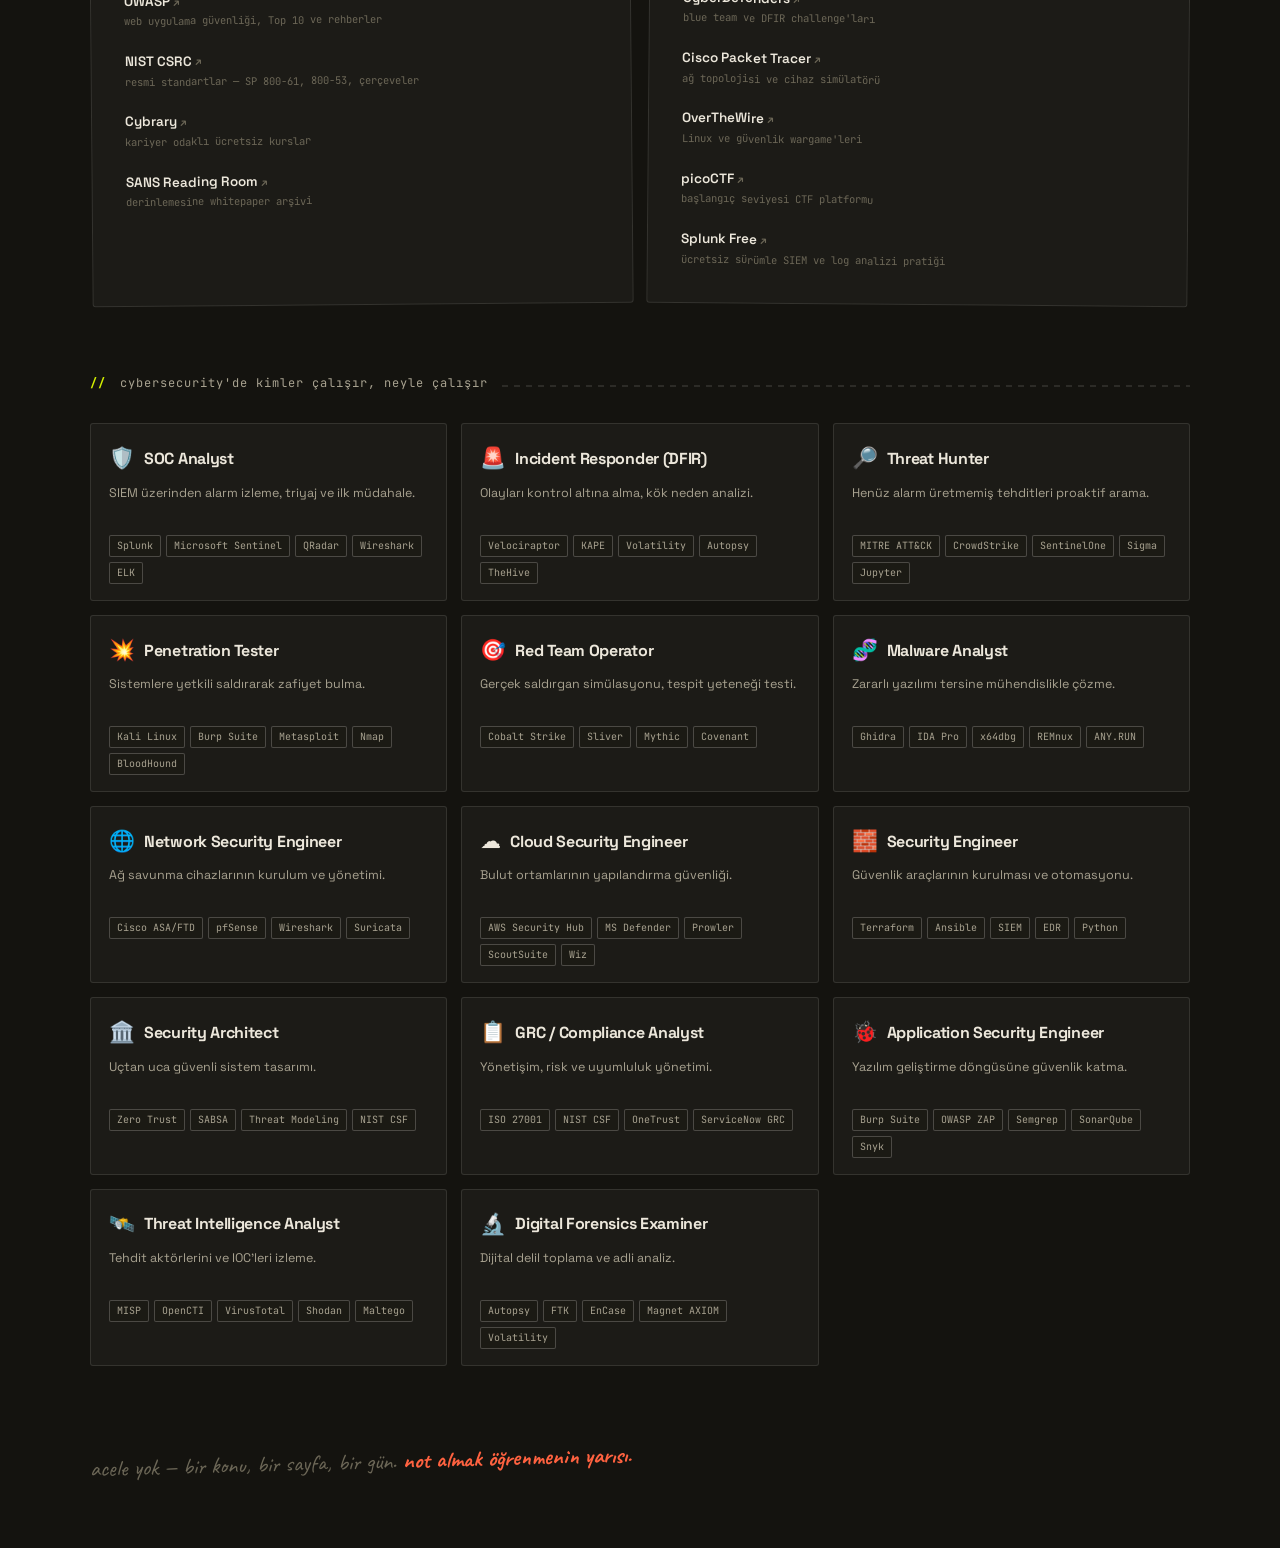
==== commit ca5a9188: "Firebase bağlantısı ve CSP düzeltmesi" ====
--- a/index.html
+++ b/index.html
@@ -7,7 +7,7 @@
   <link rel="preconnect" href="https://fonts.googleapis.com">
   <link rel="preconnect" href="https://fonts.gstatic.com" crossorigin>
   <link href="https://fonts.googleapis.com/css2?family=Space+Grotesk:wght@400;500;600;700&family=Caveat:wght@600;700&family=JetBrains+Mono:wght@400;500&display=swap" rel="stylesheet">
-  <link rel="stylesheet" href="css/style.css">
+  <link rel="stylesheet" href="/css/style.css">
 </head>
 <body>
   <div class="landing">
@@ -59,31 +59,31 @@
             </div>
           </div>
           <ul class="resource-list">
-            <li><a class="resource-link" href="https://www.netacad.com" target="_blank" rel="noopener">
+            <li><a class="resource-link" href="https://www.netacad.com" target="_blank" rel="noopener noreferrer">
               <span class="r-name">Cisco Networking Academy</span>
               <span class="r-note">ücretsiz sertifika yolları ve laboratuvarlı kurslar</span>
             </a></li>
-            <li><a class="resource-link" href="https://www.professormesser.com" target="_blank" rel="noopener">
+            <li><a class="resource-link" href="https://www.professormesser.com" target="_blank" rel="noopener noreferrer">
               <span class="r-name">Professor Messer</span>
               <span class="r-note">ücretsiz Security+ / Network+ video dersleri</span>
             </a></li>
-            <li><a class="resource-link" href="https://attack.mitre.org" target="_blank" rel="noopener">
+            <li><a class="resource-link" href="https://attack.mitre.org" target="_blank" rel="noopener noreferrer">
               <span class="r-name">MITRE ATT&amp;CK</span>
               <span class="r-note">saldırı taktik ve tekniklerinin bilgi tabanı</span>
             </a></li>
-            <li><a class="resource-link" href="https://owasp.org" target="_blank" rel="noopener">
+            <li><a class="resource-link" href="https://owasp.org" target="_blank" rel="noopener noreferrer">
               <span class="r-name">OWASP</span>
               <span class="r-note">web uygulama güvenliği, Top 10 ve rehberler</span>
             </a></li>
-            <li><a class="resource-link" href="https://csrc.nist.gov" target="_blank" rel="noopener">
+            <li><a class="resource-link" href="https://csrc.nist.gov" target="_blank" rel="noopener noreferrer">
               <span class="r-name">NIST CSRC</span>
               <span class="r-note">resmi standartlar — SP 800-61, 800-53, çerçeveler</span>
             </a></li>
-            <li><a class="resource-link" href="https://www.cybrary.it" target="_blank" rel="noopener">
+            <li><a class="resource-link" href="https://www.cybrary.it" target="_blank" rel="noopener noreferrer">
               <span class="r-name">Cybrary</span>
               <span class="r-note">kariyer odaklı ücretsiz kurslar</span>
             </a></li>
-            <li><a class="resource-link" href="https://www.sans.org/white-papers/" target="_blank" rel="noopener">
+            <li><a class="resource-link" href="https://www.sans.org/white-papers/" target="_blank" rel="noopener noreferrer">
               <span class="r-name">SANS Reading Room</span>
               <span class="r-note">derinlemesine whitepaper arşivi</span>
             </a></li>
@@ -99,35 +99,35 @@
             </div>
           </div>
           <ul class="resource-list">
-            <li><a class="resource-link" href="https://tryhackme.com" target="_blank" rel="noopener">
+            <li><a class="resource-link" href="https://tryhackme.com" target="_blank" rel="noopener noreferrer">
               <span class="r-name">TryHackMe</span>
               <span class="r-note">rehberli, başlangıç dostu pratik odaları</span>
             </a></li>
-            <li><a class="resource-link" href="https://www.hackthebox.com" target="_blank" rel="noopener">
+            <li><a class="resource-link" href="https://www.hackthebox.com" target="_blank" rel="noopener noreferrer">
               <span class="r-name">Hack The Box</span>
               <span class="r-note">gerçekçi sızma testi makineleri</span>
             </a></li>
-            <li><a class="resource-link" href="https://letsdefend.io" target="_blank" rel="noopener">
+            <li><a class="resource-link" href="https://letsdefend.io" target="_blank" rel="noopener noreferrer">
               <span class="r-name">LetsDefend</span>
               <span class="r-note">tarayıcıda SOC analist simülasyonu</span>
             </a></li>
-            <li><a class="resource-link" href="https://cyberdefenders.org" target="_blank" rel="noopener">
+            <li><a class="resource-link" href="https://cyberdefenders.org" target="_blank" rel="noopener noreferrer">
               <span class="r-name">CyberDefenders</span>
               <span class="r-note">blue team ve DFIR challenge'ları</span>
             </a></li>
-            <li><a class="resource-link" href="https://www.netacad.com/courses/packet-tracer" target="_blank" rel="noopener">
+            <li><a class="resource-link" href="https://www.netacad.com/courses/packet-tracer" target="_blank" rel="noopener noreferrer">
               <span class="r-name">Cisco Packet Tracer</span>
               <span class="r-note">ağ topolojisi ve cihaz simülatörü</span>
             </a></li>
-            <li><a class="resource-link" href="https://overthewire.org/wargames/" target="_blank" rel="noopener">
+            <li><a class="resource-link" href="https://overthewire.org/wargames/" target="_blank" rel="noopener noreferrer">
               <span class="r-name">OverTheWire</span>
               <span class="r-note">Linux ve güvenlik wargame'leri</span>
             </a></li>
-            <li><a class="resource-link" href="https://picoctf.org" target="_blank" rel="noopener">
+            <li><a class="resource-link" href="https://picoctf.org" target="_blank" rel="noopener noreferrer">
               <span class="r-name">picoCTF</span>
               <span class="r-note">başlangıç seviyesi CTF platformu</span>
             </a></li>
-            <li><a class="resource-link" href="https://www.splunk.com/en_us/download/splunk-enterprise.html" target="_blank" rel="noopener">
+            <li><a class="resource-link" href="https://www.splunk.com/en_us/download/splunk-enterprise.html" target="_blank" rel="noopener noreferrer">
               <span class="r-name">Splunk Free</span>
               <span class="r-note">ücretsiz sürümle SIEM ve log analizi pratiği</span>
             </a></li>
@@ -148,7 +148,7 @@
     </p>
   </div>
 
-  <script src="js/data.js"></script>
+  <script src="/js/data.js"></script>
   <script>
     const grid = document.getElementById('cert-grid');
 
@@ -171,7 +171,7 @@
       totalSubs += total;
 
       const card = document.createElement('a');
-      card.href = `learn.html?cert=${cert.id}`;
+      card.href = `/learn?cert=${cert.id}`;
       card.className = 'cert-card';
 
       const progress = getProgress(cert.id);
